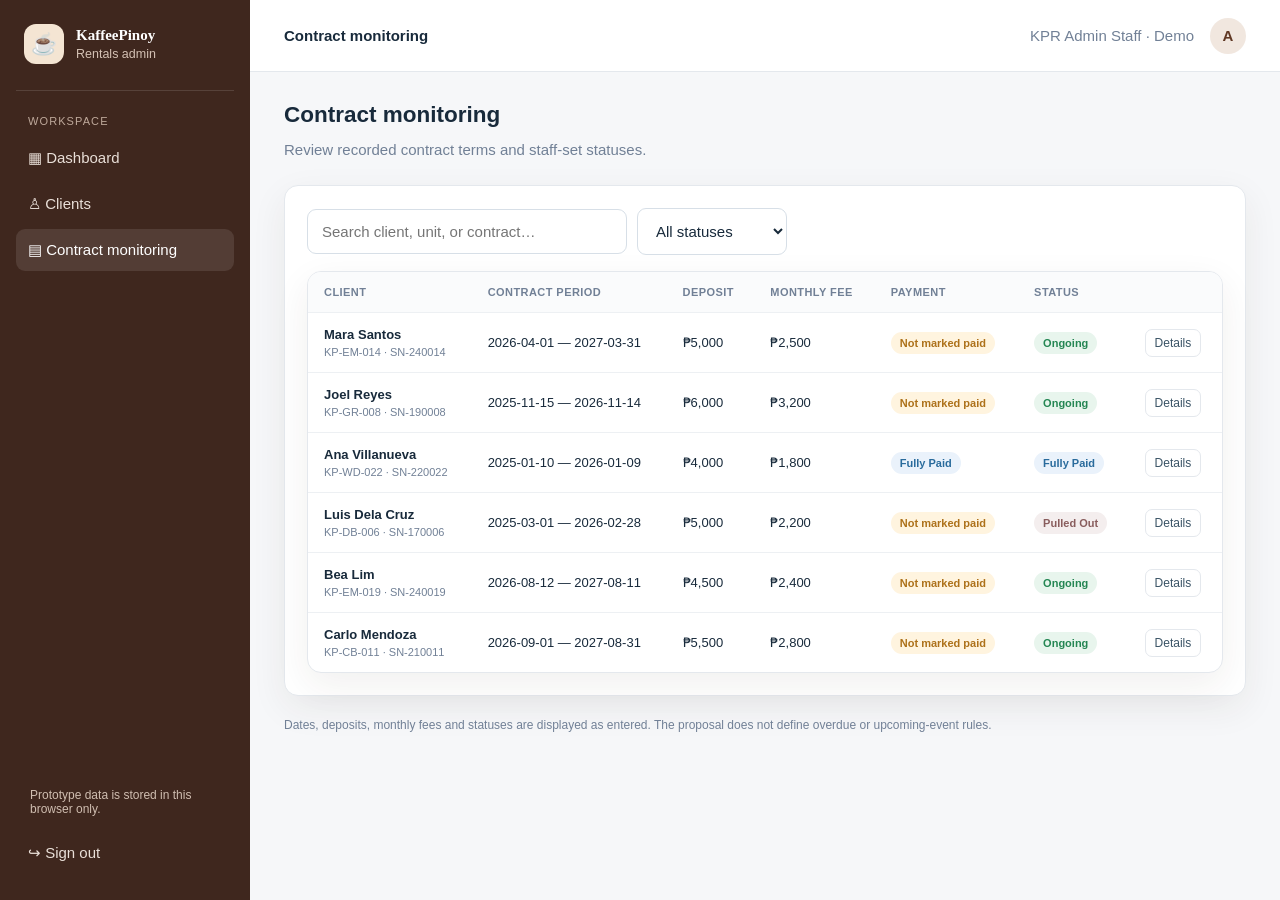
==== frontend/pages/contracts.html @ 7582b53e "Create full Frontend for Kaffeepinoy rentals" ====
﻿<!doctype html><html lang="en"><head><meta charset="utf-8"><meta http-equiv="refresh" content="0;url=contract-monitoring.html"><title>Contract monitoring</title></head><body><a href="contract-monitoring.html">Open Contract Monitoring</a></body></html>
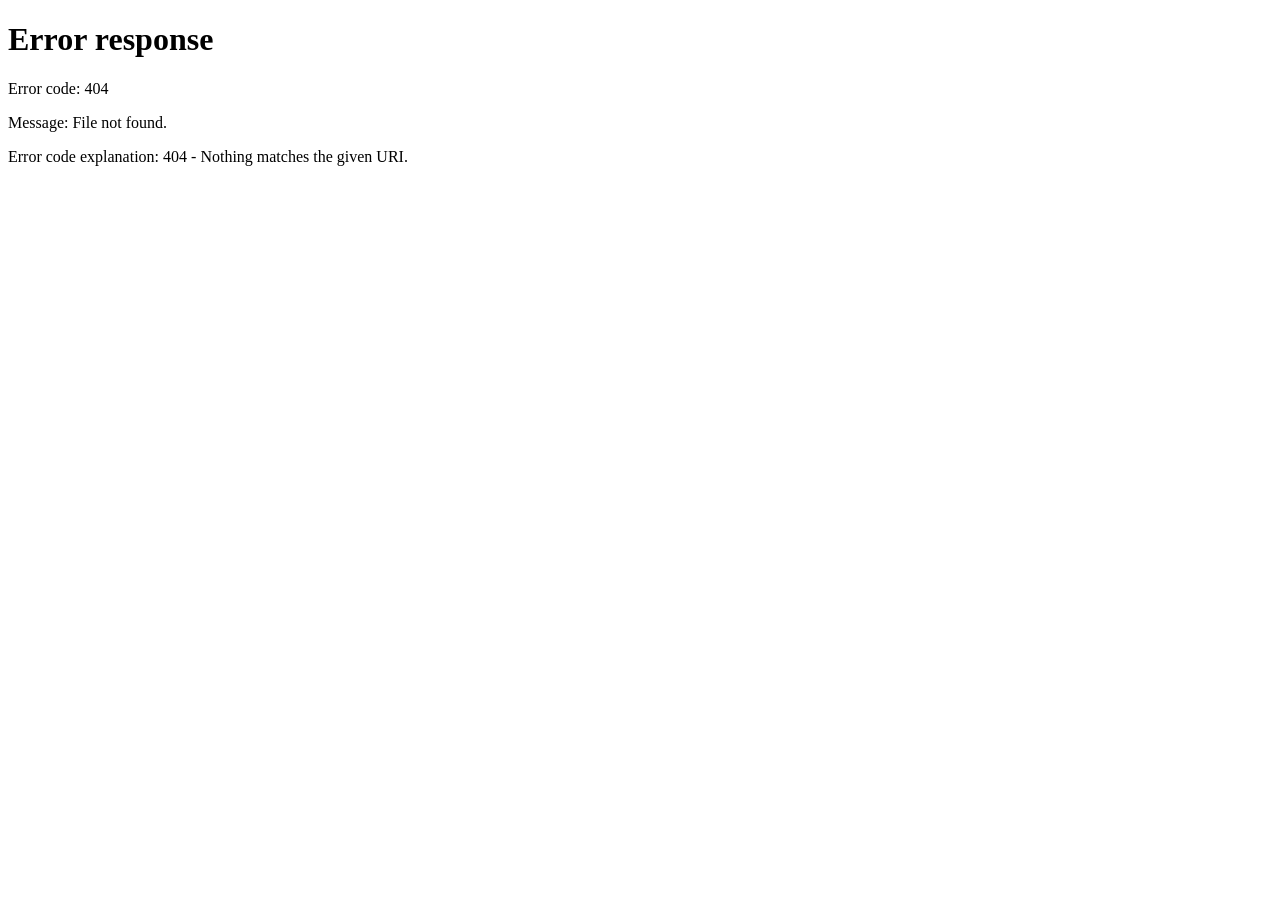
==== commit 47b95006: "Add Authentication with backend" ====
--- a/frontend/pages/contracts.html
+++ b/frontend/pages/contracts.html
@@ -1 +1,11 @@
-﻿<!doctype html><html lang="en"><head><meta charset="utf-8"><meta http-equiv="refresh" content="0;url=contract-monitoring.html"><title>Contract monitoring</title></head><body><a href="contract-monitoring.html">Open Contract Monitoring</a></body></html>
+﻿<!doctype html>
+<html lang="en">
+  <head>
+    <meta charset="utf-8" />
+    <meta http-equiv="refresh" content="0;url=contract-monitoring.html" />
+    <title>Contract monitoring</title>
+  </head>
+  <body>
+    <a href="contract-monitoring.php">Open Contract Monitoring</a>
+  </body>
+</html>
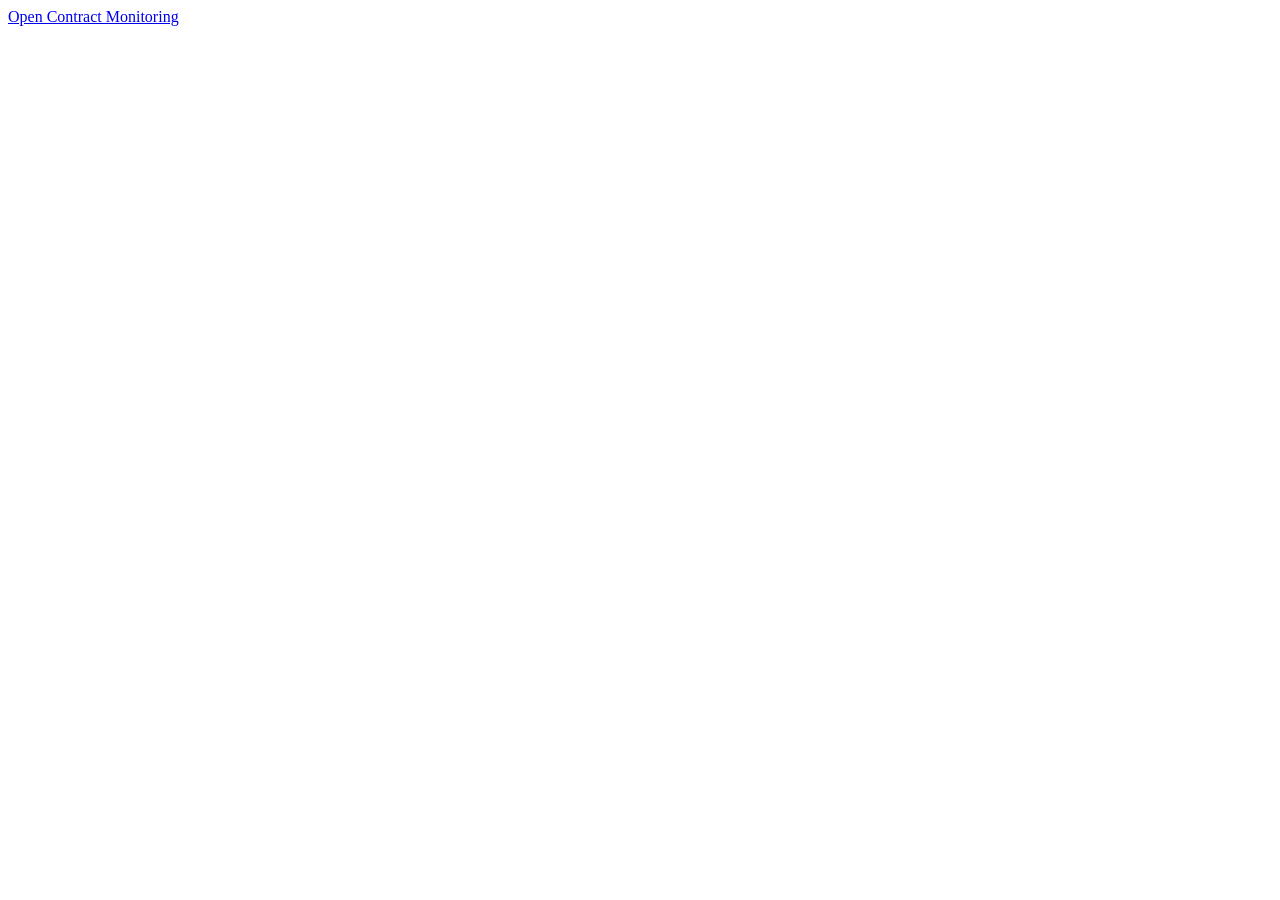
==== commit 12dedb88: "Implement backend APIs and database integration" ====
--- a/frontend/pages/contracts.html
+++ b/frontend/pages/contracts.html
@@ -2,7 +2,7 @@
 <html lang="en">
   <head>
     <meta charset="utf-8" />
-    <meta http-equiv="refresh" content="0;url=contract-monitoring.html" />
+    <meta http-equiv="refresh" content="0;url=contract-monitoring.php" />
     <title>Contract monitoring</title>
   </head>
   <body>
